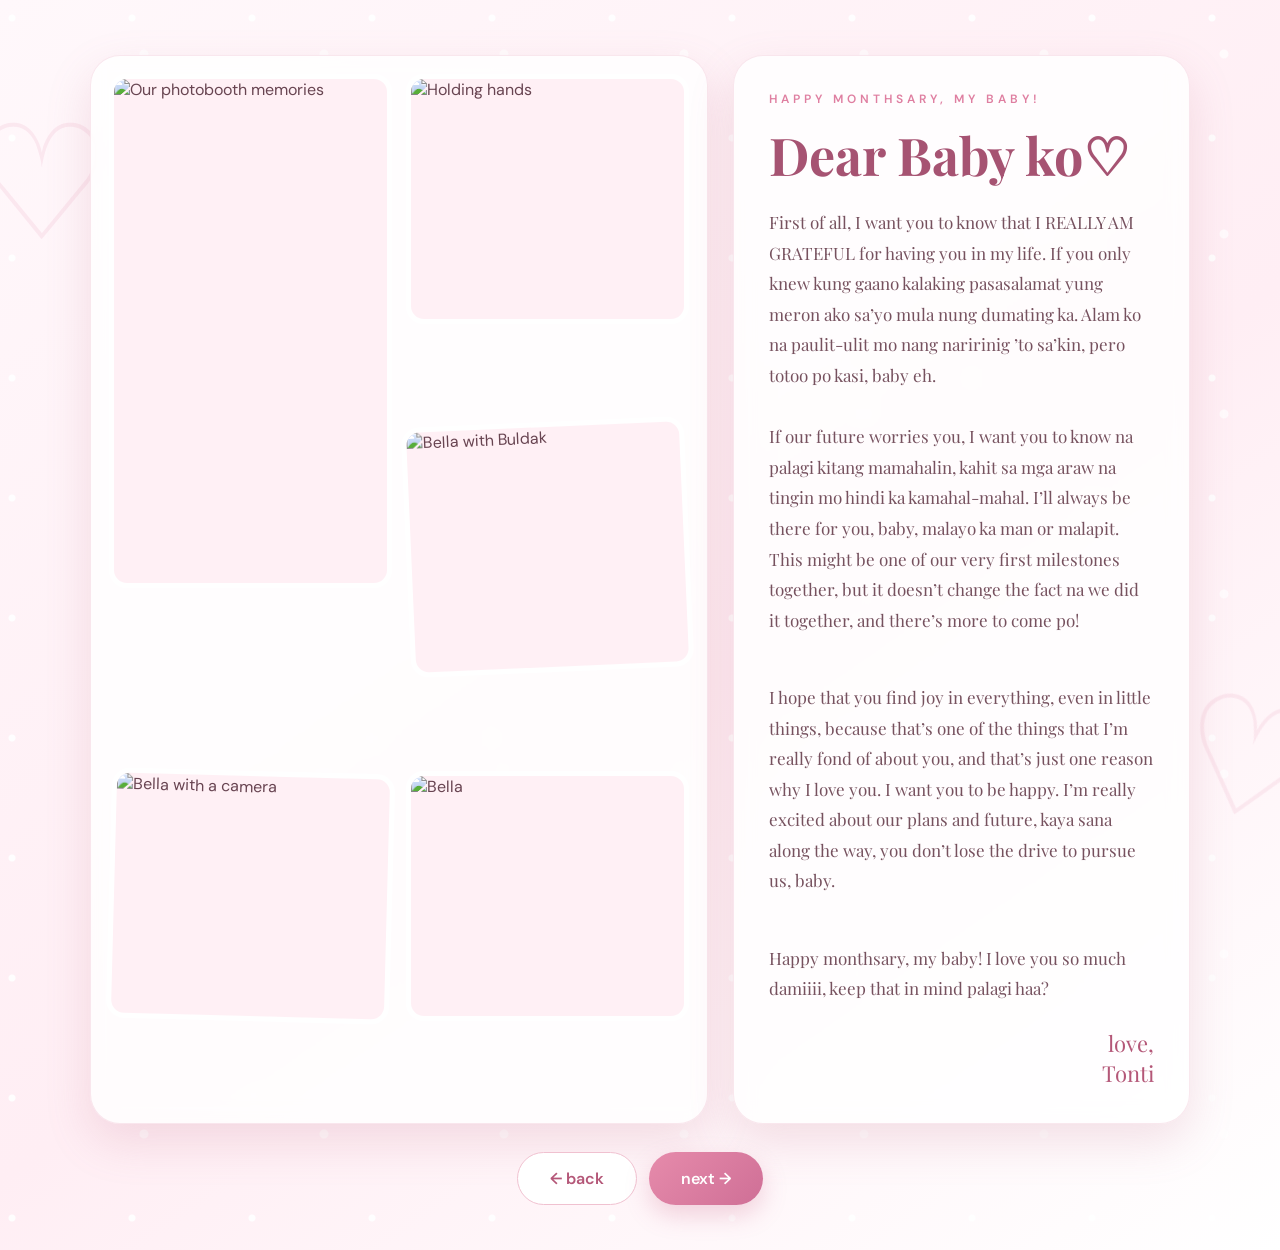
==== memories.html @ f0232e09 "Add files via upload" ====
<!DOCTYPE html>
<html lang="en">
<head>
  <meta charset="UTF-8">
  <meta name="viewport" content="width=device-width, initial-scale=1.0">
  <title>Our Little Memories ♡</title>
  <link rel="stylesheet" href="style.css">
</head>
<body>
  <main class="page">
    <div class="memory-layout">
      <section class="card gallery fade-up">
        <img src="images/photobooth.jpg" alt="Our photobooth memories">
        <img src="images/holding-hands.jpg" alt="Holding hands">
        <img src="images/buldak.jpg" alt="Bella with Buldak">
        <img src="images/bella-camera.jpg" alt="Bella with a camera">
        <img src="images/bella.jpg" alt="Bella">
      </section>

      <section class="card letter fade-up delay-1">
        <div class="eyebrow">Happy Monthsary, My Baby!</div>
        <h2>Dear Baby ko♡</h2>

        <p>
          First of all, I want you to know that I REALLY AM GRATEFUL for having you in my life.
          If you only knew kung gaano kalaking pasasalamat yung meron ako sa’yo mula nung dumating ka.
          Alam ko na paulit-ulit mo nang naririnig ’to sa’kin, pero totoo po kasi, baby eh.<br><br>
          
          If our future worries you, I want you to know na palagi kitang mamahalin, kahit sa mga araw
          na tingin mo hindi ka kamahal-mahal. I’ll always be there for you, baby, malayo ka man or malapit.
          This might be one of our very first milestones together, but it doesn’t change the fact na we did it
          together, and there’s more to come po!<br><br>
        </p>

        <p style="margin-top:16px">
          I hope that you find joy in everything, even in little things, because that’s one of the things
          that I’m really fond of about you, and that’s just one reason why I love you. I want you to be happy.
          I’m really excited about our plans and future, kaya sana along the way, you don’t
          lose the drive to pursue us, baby. <br><br>
        </p>

        <p style="margin-top:16px">
          Happy monthsary, my baby! I love you so much damiiii, keep that in mind palagi haa?
        </p>

        <div class="signature">
          love,<br>
          Tonti
        </div>
      </section>
    </div>

    <nav class="footer-nav fade-up delay-2">
      <a class="btn secondary" href="index.html">← back</a>
      <a class="btn" href="reasons.html">next →</a>
    </nav>
  </main>
</body>
</html>
---- style.css ----
@import url('https://fonts.googleapis.com/css2?family=DM+Sans:wght@400;500;600&family=Playfair+Display:wght@500;600;700&display=swap');

:root{
  --pink:#f7b8cc;
  --pink-dark:#df7fa1;
  --pink-soft:#fff0f5;
  --pink-pale:#fff8fb;
  --rose:#c95d83;
  --text:#684451;
  --white:#ffffff;
  --shadow:0 18px 45px rgba(190,105,135,.18);
}

*{box-sizing:border-box;margin:0;padding:0}
html{scroll-behavior:smooth}
body{
  min-height:100vh;
  color:var(--text);
  background:
    radial-gradient(circle at 10% 15%, rgba(255,255,255,.95) 0 3px, transparent 4px),
    radial-gradient(circle at 80% 30%, rgba(255,255,255,.7) 0 4px, transparent 5px),
    linear-gradient(145deg,#fff8fb,#ffeef4 55%,#fff);
  background-size:120px 120px,180px 180px,100% 100%;
  font-family:'DM Sans',sans-serif;
  overflow-x:hidden;
}

body::before, body::after{
  content:"♡";
  position:fixed;
  z-index:-1;
  color:rgba(223,127,161,.12);
  font-family:Georgia,serif;
  font-size:160px;
}
body::before{left:-30px;top:10%}
body::after{right:-40px;bottom:5%;transform:rotate(15deg)}

.page{
  width:min(1100px,92%);
  min-height:100vh;
  margin:auto;
  padding:55px 0 45px;
  display:flex;
  flex-direction:column;
  justify-content:center;
}

.card{
  background:rgba(255,255,255,.82);
  border:1px solid rgba(223,127,161,.18);
  border-radius:30px;
  box-shadow:var(--shadow);
  backdrop-filter:blur(10px);
}

h1,h2,h3{font-family:'Playfair Display',Georgia,serif}
h1{font-size:clamp(42px,7vw,76px);line-height:1.02;color:#9f4c6c}
h2{font-size:clamp(34px,5vw,52px);color:#a65372}
p{line-height:1.8}

.eyebrow{
  text-transform:uppercase;
  letter-spacing:4px;
  font-size:12px;
  font-weight:600;
  color:var(--pink-dark);
  margin-bottom:13px;
}

.center{text-align:center}
.subtitle{max-width:620px;margin:18px auto 0;font-size:17px;color:#805c68}

.btn{
  display:inline-flex;
  align-items:center;
  justify-content:center;
  gap:8px;
  text-decoration:none;
  border:0;
  cursor:pointer;
  padding:15px 32px;
  border-radius:999px;
  background:linear-gradient(135deg,#e68bab,#cf6f96);
  color:white;
  font-weight:600;
  font-size:16px;
  box-shadow:0 10px 25px rgba(201,93,131,.25);
  transition:.25s ease;
}
.btn:hover{transform:translateY(-3px);box-shadow:0 14px 30px rgba(201,93,131,.32)}
.btn.secondary{background:#fff;color:#b45778;border:1px solid #f0c1d0;box-shadow:none}

.footer-nav{
  display:flex;
  justify-content:center;
  gap:12px;
  margin-top:28px;
  flex-wrap:wrap;
}

.fade-up{animation:fadeUp .8s ease both}
.delay-1{animation-delay:.12s}.delay-2{animation-delay:.24s}.delay-3{animation-delay:.36s}
@keyframes fadeUp{from{opacity:0;transform:translateY(18px)}to{opacity:1;transform:translateY(0)}}
@keyframes float{0%,100%{transform:translateY(0) rotate(-2deg)}50%{transform:translateY(-10px) rotate(2deg)}}

.hero{
  padding:38px;
  text-align:center;
  position:relative;
  overflow:hidden;
}
.hero::before{
  content:"";
  position:absolute;
  width:220px;height:220px;
  border-radius:50%;
  background:#ffe0ea;
  top:-100px;right:-70px;
}
.hero::after{
  content:"";
  position:absolute;
  width:170px;height:170px;
  border-radius:50%;
  background:#fff0c9;
  bottom:-100px;left:-60px;
}
.hero-content{position:relative;z-index:1}

.intro-photos{
  display:grid;
  grid-template-columns:repeat(3,1fr);
  gap:16px;
  margin:28px auto 32px;
  max-width:850px;
}
.intro-photos img{
  width:100%;
  height:240px;
  object-fit:contain;
  background:var(--pink-soft);
  display:block;
  border-radius:22px;
  border:7px solid white;
  box-shadow:0 12px 25px rgba(110,70,85,.13);
}
.intro-photos img:nth-child(2){transform:rotate(2deg);animation:float 4s ease-in-out infinite}
.intro-photos img:nth-child(1){transform:rotate(-2deg);animation:float 4s ease-in-out infinite}
.intro-photos img:nth-child(3){transform:rotate(1deg);animation:float 4s ease-in-out infinite}

.tiny-heart{
  color:#df7fa1;
  font-size:30px;
  margin:10px;
  display:inline-block;
  animation:float 3s ease-in-out infinite;
}

.memory-layout{
  display:grid;
  grid-template-columns:1.15fr .85fr;
  gap:25px;
  align-items:stretch;
}
.gallery{
  padding:18px;
  display:grid;
  grid-template-columns:repeat(2,1fr);
  gap:14px;
}
.gallery img{
  width:100%;
  height:250px;
  object-fit:contain;
  background:var(--pink-soft);
  display:block;
  border-radius:18px;
  border:5px solid white;
}
.gallery img:nth-child(1){grid-row:span 2;height:514px}
.gallery img:nth-child(3){transform:rotate(-2.5deg)}
.gallery img:nth-child(4){transform:rotate(1.5deg)}

.letter{
  padding:35px;
  display:flex;
  flex-direction:column;
  justify-content:center;
}
.letter h2{margin-bottom:18px}
.letter p{font-family:'Playfair Display',Georgia,serif;font-size:17px;color:#76515e}
.signature{
  margin-top:24px;
  text-align:right;
  font-family:'Playfair Display',Georgia,serif;
  font-size:22px;
  color:#b45778;
}

.reasons-card{
  padding:42px;
  text-align:center;
  max-width:800px;
  margin:auto;
}
.reason-preview{
  margin:28px auto;
  padding:25px;
  background:var(--pink-pale);
  border:1px dashed #e7a5bb;
  border-radius:22px;
  max-width:600px;
}
.reason-preview .number{font-family:'Playfair Display',serif;font-size:42px;color:#d47798}
.reason-preview p{margin-top:8px;font-family:'Playfair Display',serif;font-size:20px}
.note{
  font-size:14px;
  color:#9a7180;
  margin:20px auto;
  max-width:560px;
}

@media(max-width:760px){
  .page{padding:28px 0}
  .hero{padding:25px 18px}
  .intro-photos{grid-template-columns:1fr 1fr}
  .intro-photos img{height:190px}
  .intro-photos img:last-child{display:none}
  .memory-layout{grid-template-columns:1fr}
  .gallery img:nth-child(1){height:330px}
  .gallery img{height:160px}
  .letter{padding:27px}
  .reasons-card{padding:28px 20px}
}
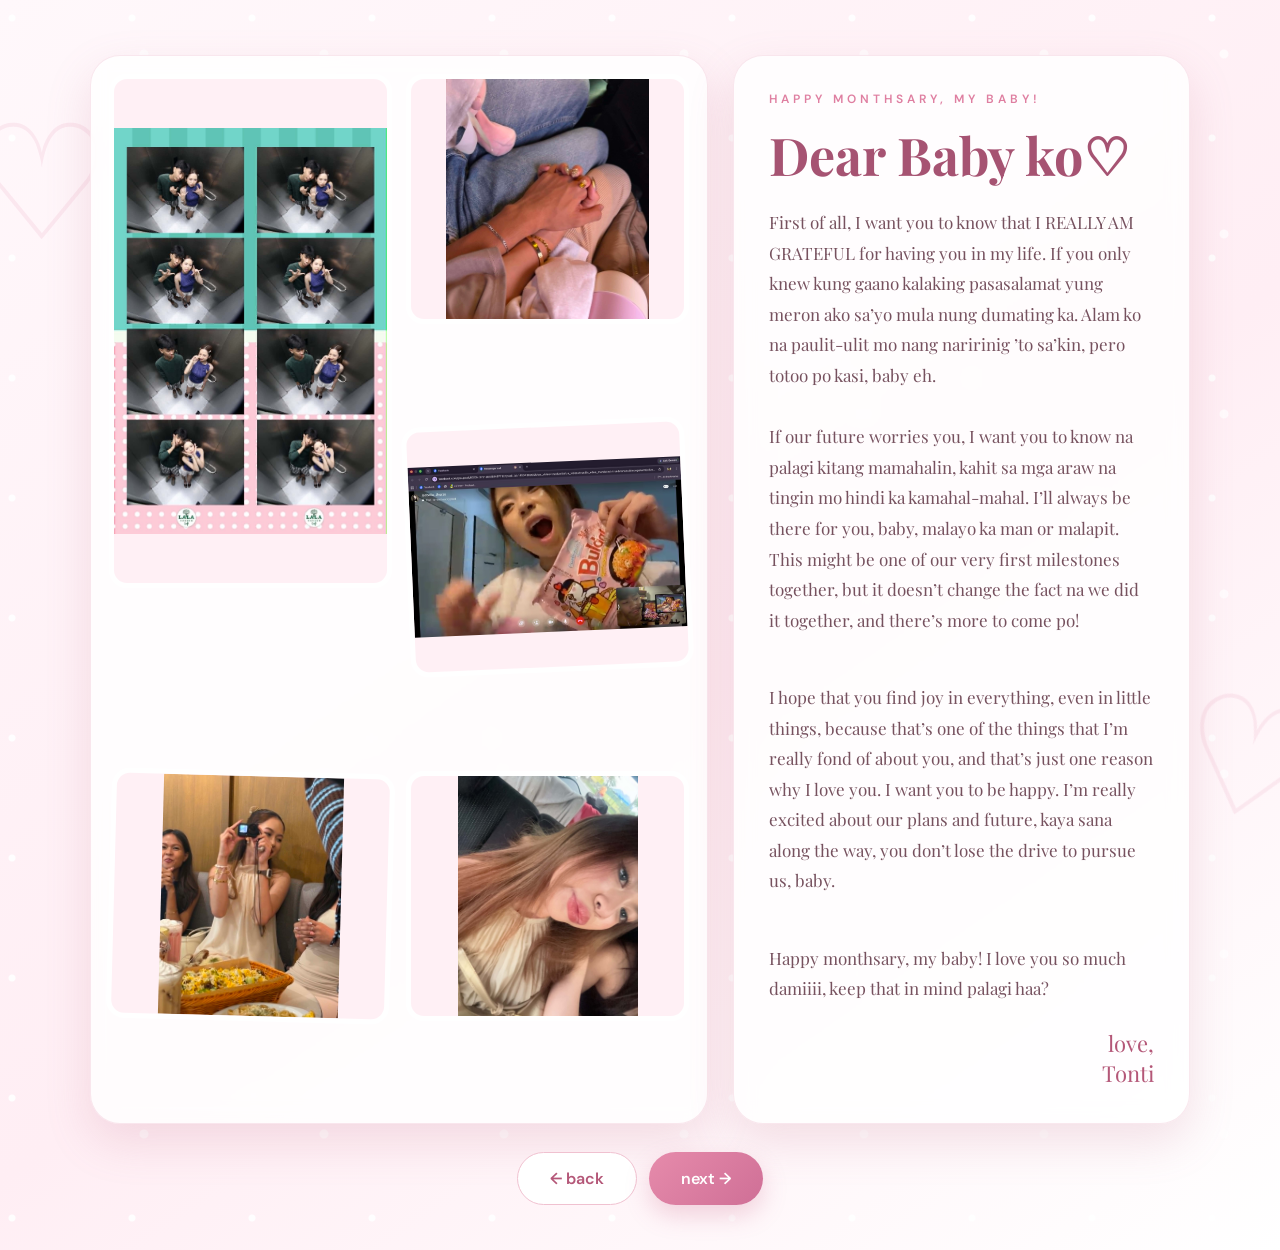
==== commit 4b516018: "Update files and website" ====
--- a/memories.html
+++ b/memories.html
@@ -3,7 +3,7 @@
 <head>
   <meta charset="UTF-8">
   <meta name="viewport" content="width=device-width, initial-scale=1.0">
-  <title>Our Little Memories ♡</title>
+  <title>Letter</title>
   <link rel="stylesheet" href="style.css">
 </head>
 <body>
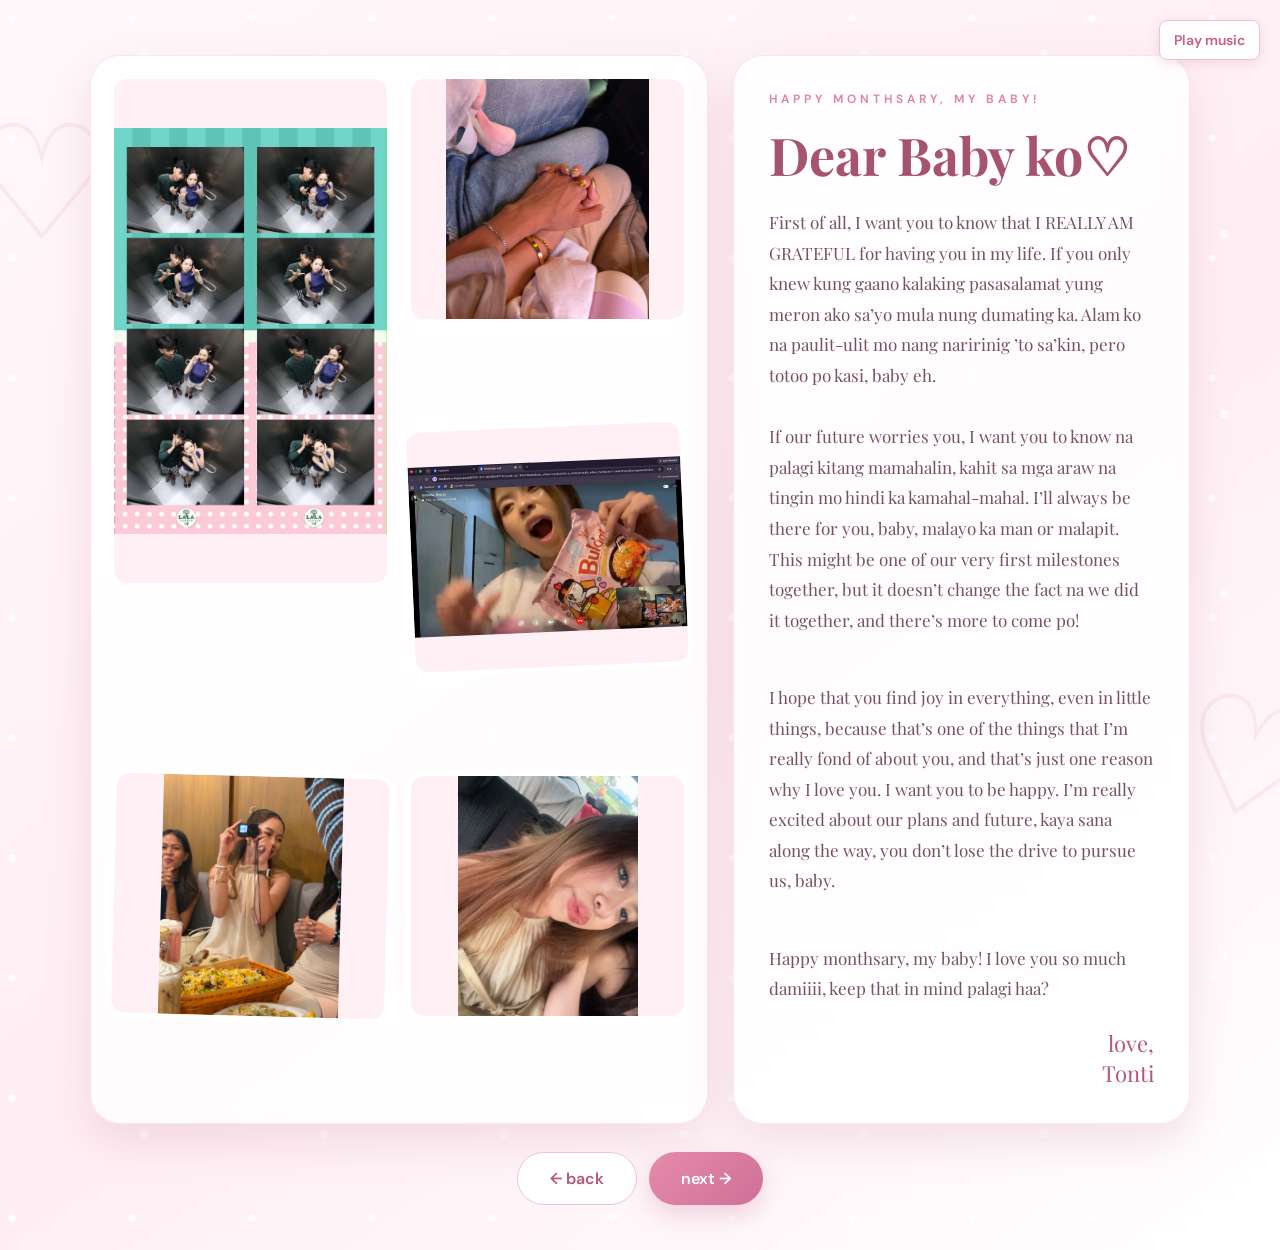
==== commit 751df6eb: "added music functionality and updated some files" ====
--- a/memories.html
+++ b/memories.html
@@ -7,6 +7,8 @@
   <link rel="stylesheet" href="style.css">
 </head>
 <body>
+  <button class="music-toggle" id="music-toggle" type="button" aria-label="Play background music">Play music</button>
+
   <main class="page">
     <div class="memory-layout">
       <section class="card gallery fade-up">
@@ -55,5 +57,9 @@
       <a class="btn" href="reasons.html">next →</a>
     </nav>
   </main>
+  <audio id="background-music" loop>
+    <source src="music/background-music.mp3" type="audio/mpeg">
+  </audio>
+  <script src="music.js"></script>
 </body>
 </html>
--- a/style.css
+++ b/style.css
@@ -34,6 +34,23 @@
   font-family:Georgia,serif;
   font-size:160px;
 }
+
+.music-toggle{
+  position:fixed;
+  top:20px;
+  right:20px;
+  z-index:1000;
+  padding:10px 14px;
+  border:1px solid #f0c1d0;
+  border-radius:8px;
+  background:var(--white);
+  color:var(--rose);
+  font:600 14px 'DM Sans',sans-serif;
+  cursor:pointer;
+  box-shadow:0 3px 12px rgba(190,105,135,.18);
+}
+
+.music-toggle:hover{background:var(--pink-soft)}
 body::before{left:-30px;top:10%}
 body::after{right:-40px;bottom:5%;transform:rotate(15deg)}
 
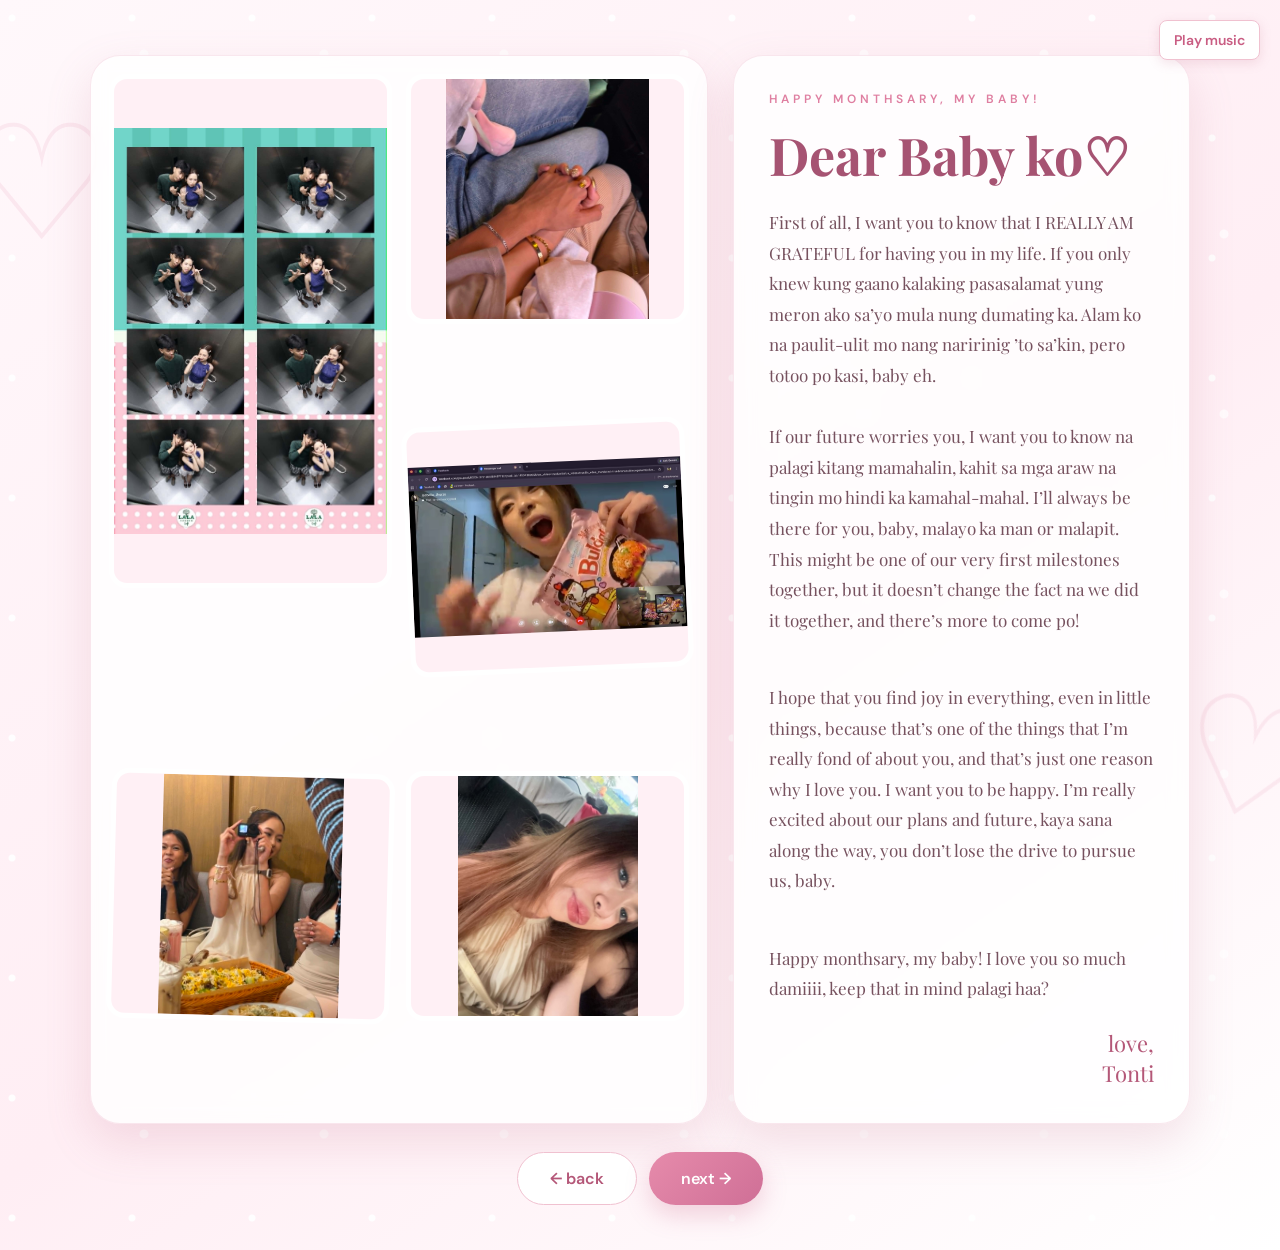
==== commit 3790fc3e: "Fix music navigation on mobile" ====
--- a/memories.html
+++ b/memories.html
@@ -60,6 +60,6 @@
   <audio id="background-music" loop>
     <source src="music/background-music.mp3" type="audio/mpeg">
   </audio>
-  <script src="music.js"></script>
+  <script src="music.js?v=3"></script>
 </body>
 </html>
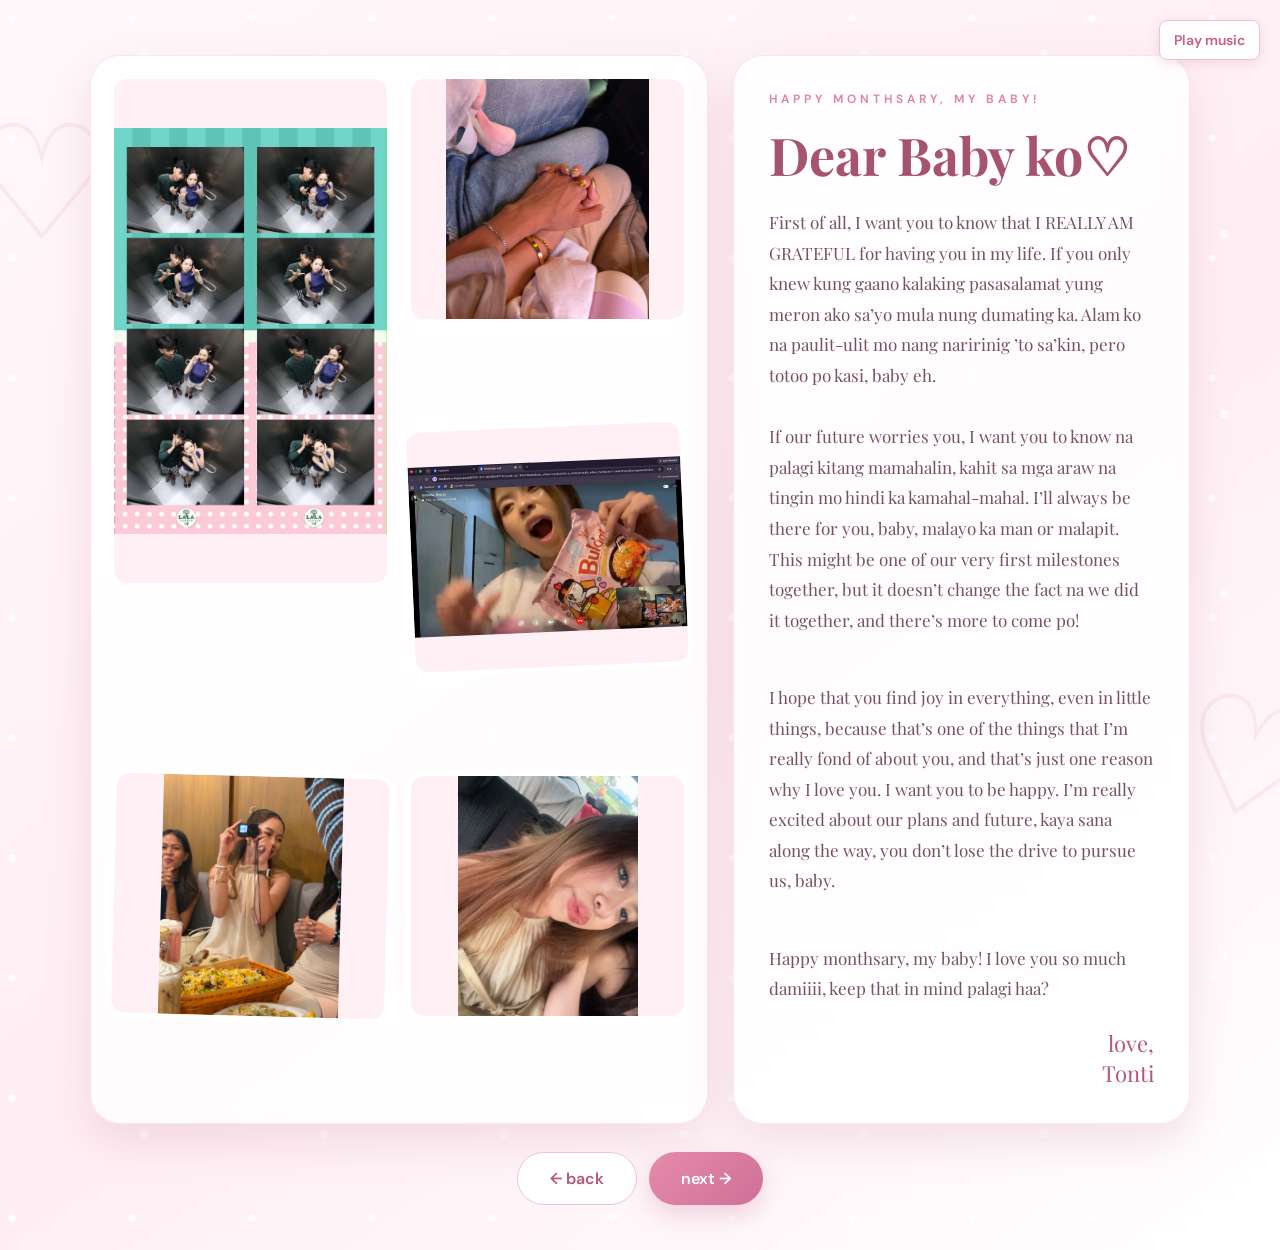
==== commit 43b82c5f: "Add editable monthly website dashboard Co-authored-by: Copilot <223556219+Copilot@users.noreply.gith" ====
--- a/memories.html
+++ b/memories.html
@@ -53,7 +53,7 @@
     </div>
 
     <nav class="footer-nav fade-up delay-2">
-      <a class="btn secondary" href="index.html">← back</a>
+      <a class="btn secondary" href="index.html" data-no-spa>← back</a>
       <a class="btn" href="reasons.html">next →</a>
     </nav>
   </main>
--- a/style.css
+++ b/style.css
@@ -239,6 +239,76 @@
   max-width:560px;
 }
 
+.dashboard-page{justify-content:flex-start}
+.dashboard-heading{text-align:center;margin:34px 0 32px}
+.dashboard-heading h1{font-size:clamp(38px,6vw,64px)}
+.dashboard-toolbar{
+  display:flex;
+  align-items:center;
+  justify-content:space-between;
+  gap:18px;
+  margin-bottom:20px;
+}
+.dashboard-toolbar{padding:20px 24px;border:1px solid #f0cfda;border-radius:20px;background:rgba(255,255,255,.72)}
+.timeline-label,.month-card-label{font-size:11px;letter-spacing:2.5px;font-weight:600;color:#c27691}
+.month-summary{font-size:14px;color:#8f6775;margin-top:5px}
+.month-grid{display:grid;grid-template-columns:repeat(auto-fit,minmax(235px,1fr));gap:20px}
+.month-card{
+  position:relative;
+  padding:25px;
+  overflow:hidden;
+  min-height:250px;
+  transition:transform .2s ease,box-shadow .2s ease;
+}
+.month-card:hover{transform:translateY(-4px);box-shadow:0 22px 42px rgba(190,105,135,.24)}
+.month-card::after{
+  content:"";
+  position:absolute;
+  width:125px;height:125px;
+  right:-45px;top:-48px;
+  border-radius:50%;
+  background:#fff0f5;
+}
+.month-marker{
+  display:grid;
+  place-items:center;
+  width:42px;height:42px;
+  margin-bottom:17px;
+  border-radius:50%;
+  background:#fff0f5;
+  color:#ce7896;
+  font-size:23px;
+}
+.month-card h2{font-size:29px;margin:7px 0 4px}
+.month-open{padding:11px 20px;font-size:14px}
+.storage-note{text-align:center;color:#a17c89;font-size:12px;margin:23px 0}
+.month-story{
+  position:relative;
+  display:flex;
+  align-items:center;
+  justify-content:center;
+  min-height:520px;
+  padding:55px 35px;
+  overflow:hidden;
+  text-align:center;
+}
+.month-story::before,.month-story::after{
+  content:"";
+  position:absolute;
+  width:230px;height:230px;
+  border-radius:50%;
+  pointer-events:none;
+}
+.month-story::before{top:-110px;right:-65px;background:#ffe0ea}
+.month-story::after{bottom:-140px;left:-60px;background:#fff0c9}
+.month-story-content{position:relative;z-index:1}
+.month-story h1{font-size:clamp(46px,8vw,88px)}
+.month-story .subtitle{max-width:540px;margin:18px auto 0}
+.btn:focus-visible{
+  outline:3px solid #c95d83;
+  outline-offset:3px;
+}
+
 @media(max-width:760px){
   .page{padding:28px 0}
   .hero{padding:25px 18px}
@@ -250,4 +320,7 @@
   .gallery img{height:160px}
   .letter{padding:27px}
   .reasons-card{padding:28px 20px}
-}
+  .dashboard-heading{margin:40px 0 25px}
+  .dashboard-toolbar{align-items:flex-start;flex-direction:column}
+  .month-story{min-height:430px;padding:38px 20px}
+}
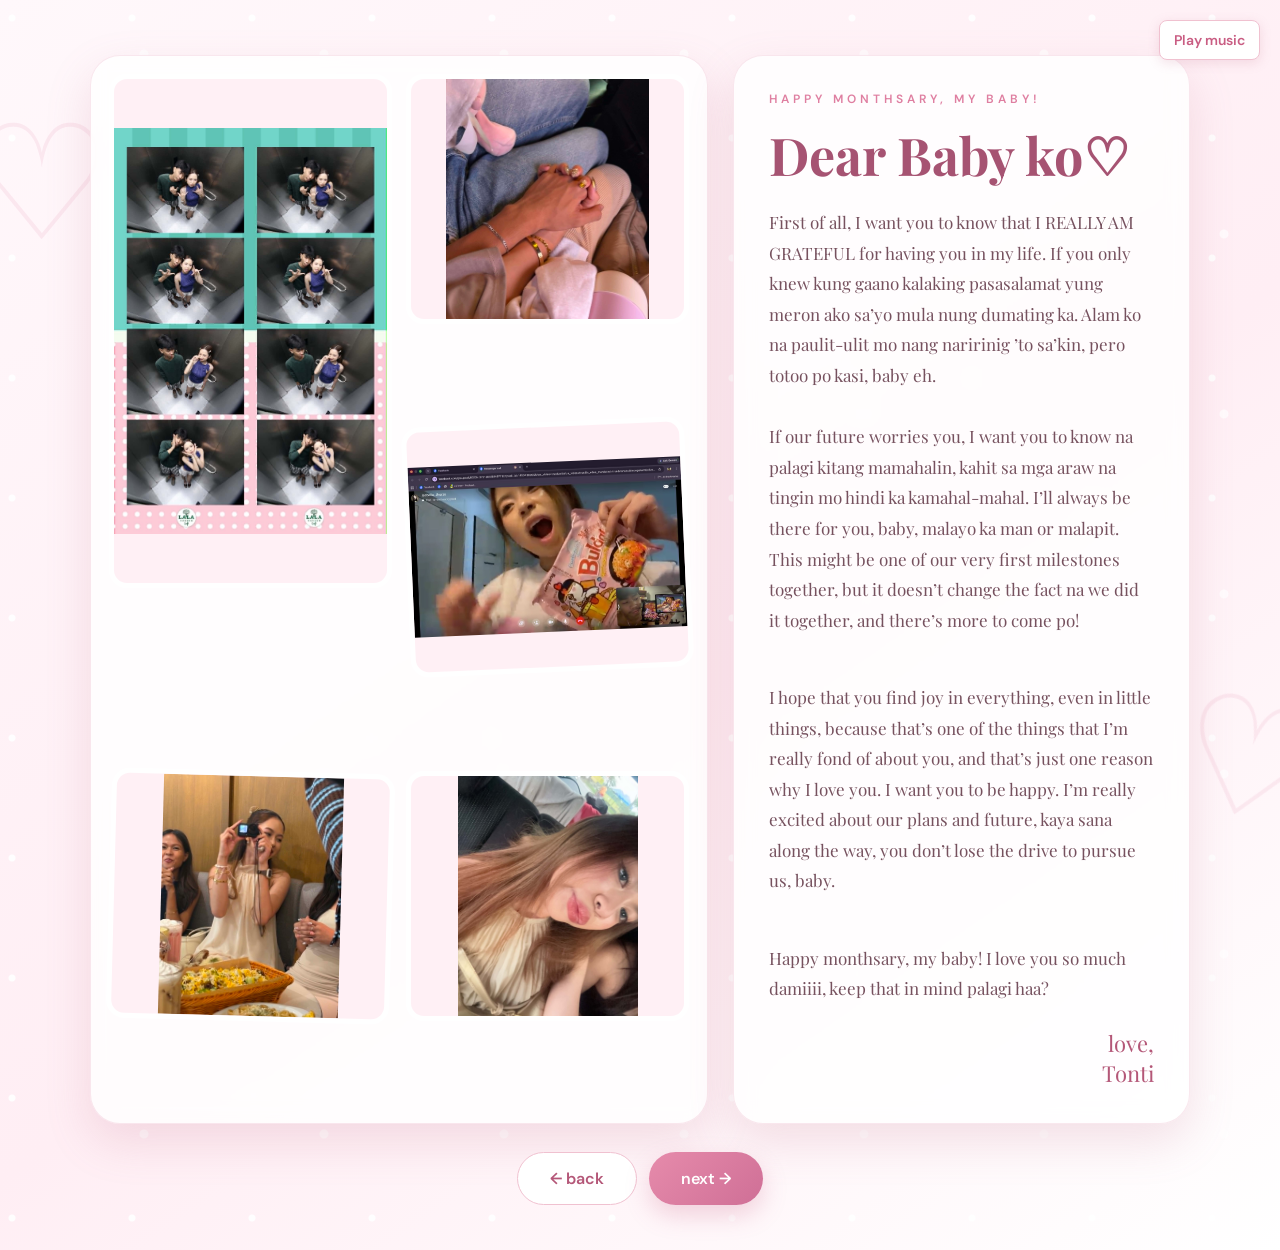
==== commit 36bcf52f: "trully changed the music" ====
--- a/memories.html
+++ b/memories.html
@@ -58,7 +58,7 @@
     </nav>
   </main>
   <audio id="background-music" loop>
-    <source src="music/background-music.mp3" type="audio/mpeg">
+    <source src="music/naparabang.mp3" type="audio/mpeg">
   </audio>
   <script src="music.js?v=3"></script>
 </body>
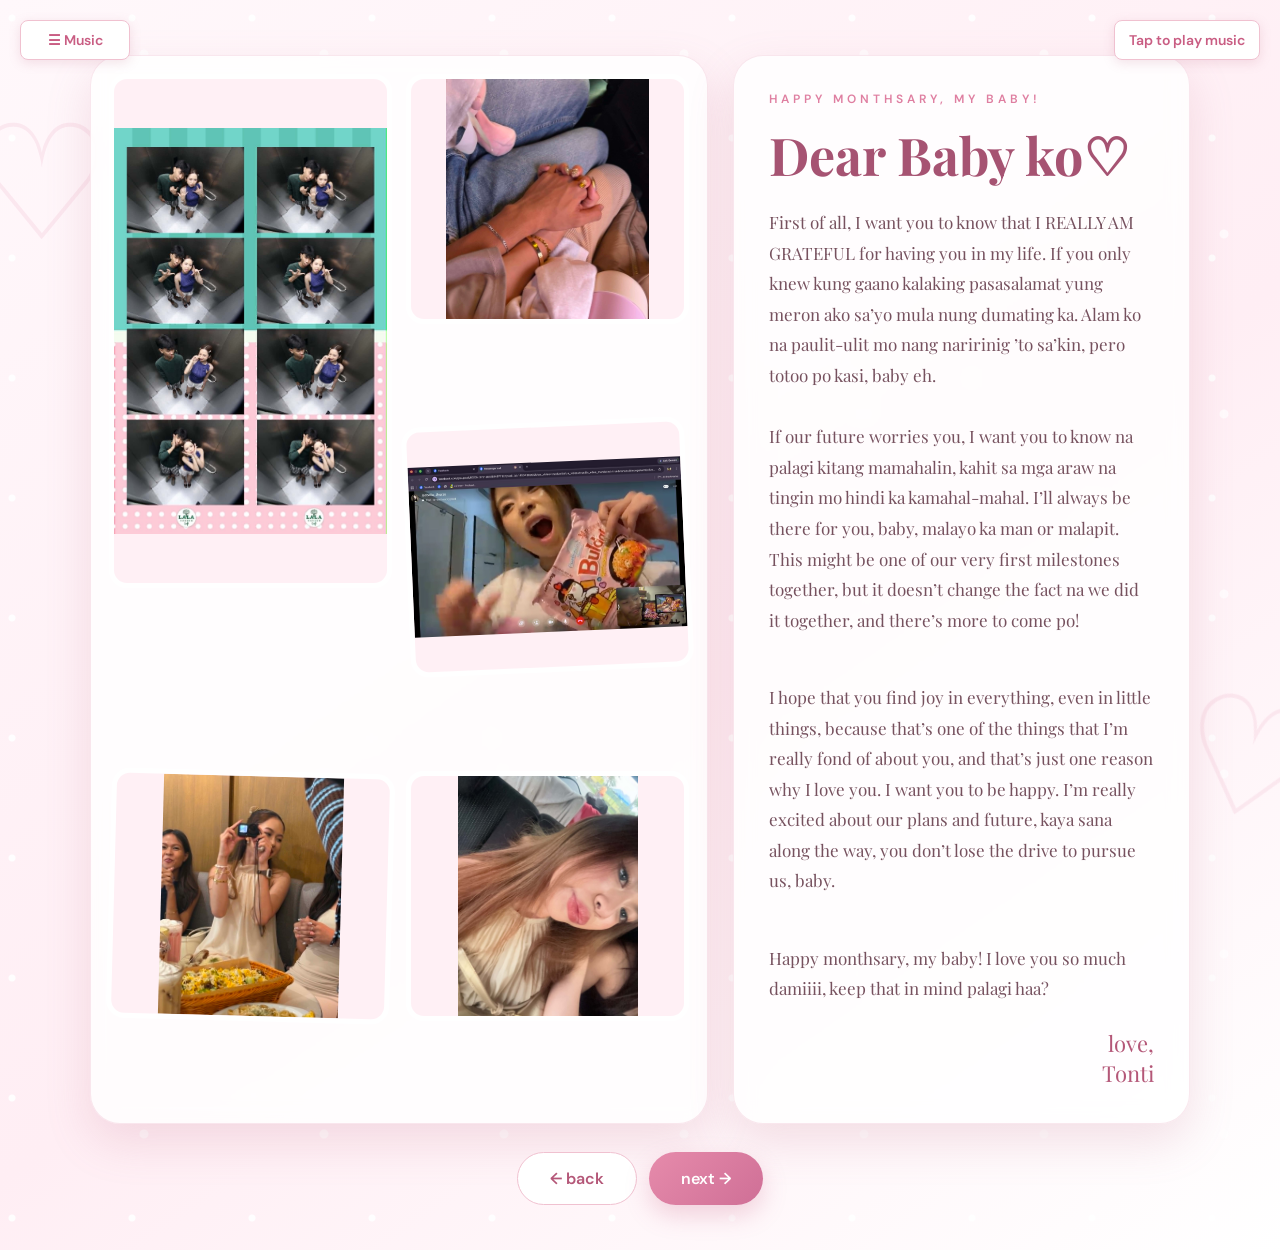
==== commit 410effff: "fixed music menu bug" ====
--- a/memories.html
+++ b/memories.html
@@ -60,6 +60,6 @@
   <audio id="background-music" loop>
     <source src="music/naparabang.mp3" type="audio/mpeg">
   </audio>
-  <script src="music.js?v=3"></script>
+  <script src="music.js?v=4"></script>
 </body>
 </html>
--- a/style.css
+++ b/style.css
@@ -35,11 +35,15 @@
   font-size:160px;
 }
 
-.music-toggle{
+.music-menu{
   position:fixed;
   top:20px;
-  right:20px;
-  z-index:1000;
+  left:20px;
+  z-index:1001;
+}
+
+.music-menu-button,
+.music-toggle{
   padding:10px 14px;
   border:1px solid #f0c1d0;
   border-radius:8px;
@@ -50,7 +54,63 @@
   box-shadow:0 3px 12px rgba(190,105,135,.18);
 }
 
+.music-menu-button{
+  display:inline-flex;
+  align-items:center;
+  justify-content:center;
+  min-width:110px;
+}
+
+.music-menu-button:hover,
 .music-toggle:hover{background:var(--pink-soft)}
+
+.music-menu-panel{
+  position:absolute;
+  top:52px;
+  left:0;
+  width:min(240px,72vw);
+  padding:14px 14px 12px;
+  border:1px solid #f0c1d0;
+  border-radius:16px;
+  background:rgba(255,255,255,.96);
+  box-shadow:0 16px 36px rgba(190,105,135,.15);
+}
+
+.music-menu-panel.hidden{display:none}
+
+.music-menu-header{
+  margin-bottom:8px;
+  font-size:12px;
+  letter-spacing:2.5px;
+  text-transform:uppercase;
+  font-weight:700;
+  color:var(--pink-dark);
+}
+
+.music-menu-label{
+  display:block;
+  margin-bottom:8px;
+  font-size:13px;
+  color:#7a5867;
+}
+
+#music-track-select{
+  width:100%;
+  padding:10px 12px;
+  border-radius:10px;
+  border:1px solid #f0c1d0;
+  background:#fff;
+  color:var(--text);
+  font:500 14px 'DM Sans',sans-serif;
+}
+
+.music-toggle{
+  position:fixed;
+  top:20px;
+  right:20px;
+  z-index:1000;
+}
+
 body::before{left:-30px;top:10%}
 body::after{right:-40px;bottom:5%;transform:rotate(15deg)}
 
@@ -200,6 +260,15 @@
 .gallery img:nth-child(3){transform:rotate(-2.5deg)}
 .gallery img:nth-child(4){transform:rotate(1.5deg)}
 
+.letter-layout{
+  max-width:1100px;
+  margin:28px auto 0;
+  display:grid;
+  grid-template-columns:1.3fr .9fr;
+  gap:24px;
+  align-items:stretch;
+}
+
 .letter{
   padding:35px;
   display:flex;
@@ -208,12 +277,42 @@
 }
 .letter h2{margin-bottom:18px}
 .letter p{font-family:'Playfair Display',Georgia,serif;font-size:17px;color:#76515e}
+
+.video-card{
+  padding:22px;
+  display:flex;
+  flex-direction:column;
+  justify-content:center;
+  gap:18px;
+}
+
+.video-card video{
+  width:100%;
+  height:100%;
+  min-height:360px;
+  object-fit:cover;
+  border-radius:18px;
+  background:#f9dfe7;
+  border:4px solid #fff;
+  box-shadow:0 12px 24px rgba(110,70,85,.12);
+}
+
 .signature{
   margin-top:24px;
   text-align:right;
   font-family:'Playfair Display',Georgia,serif;
   font-size:22px;
   color:#b45778;
+}
+
+@media (max-width: 820px){
+  .letter-layout{
+    grid-template-columns:1fr;
+  }
+
+  .video-card video{
+    min-height:260px;
+  }
 }
 
 .reasons-card{
